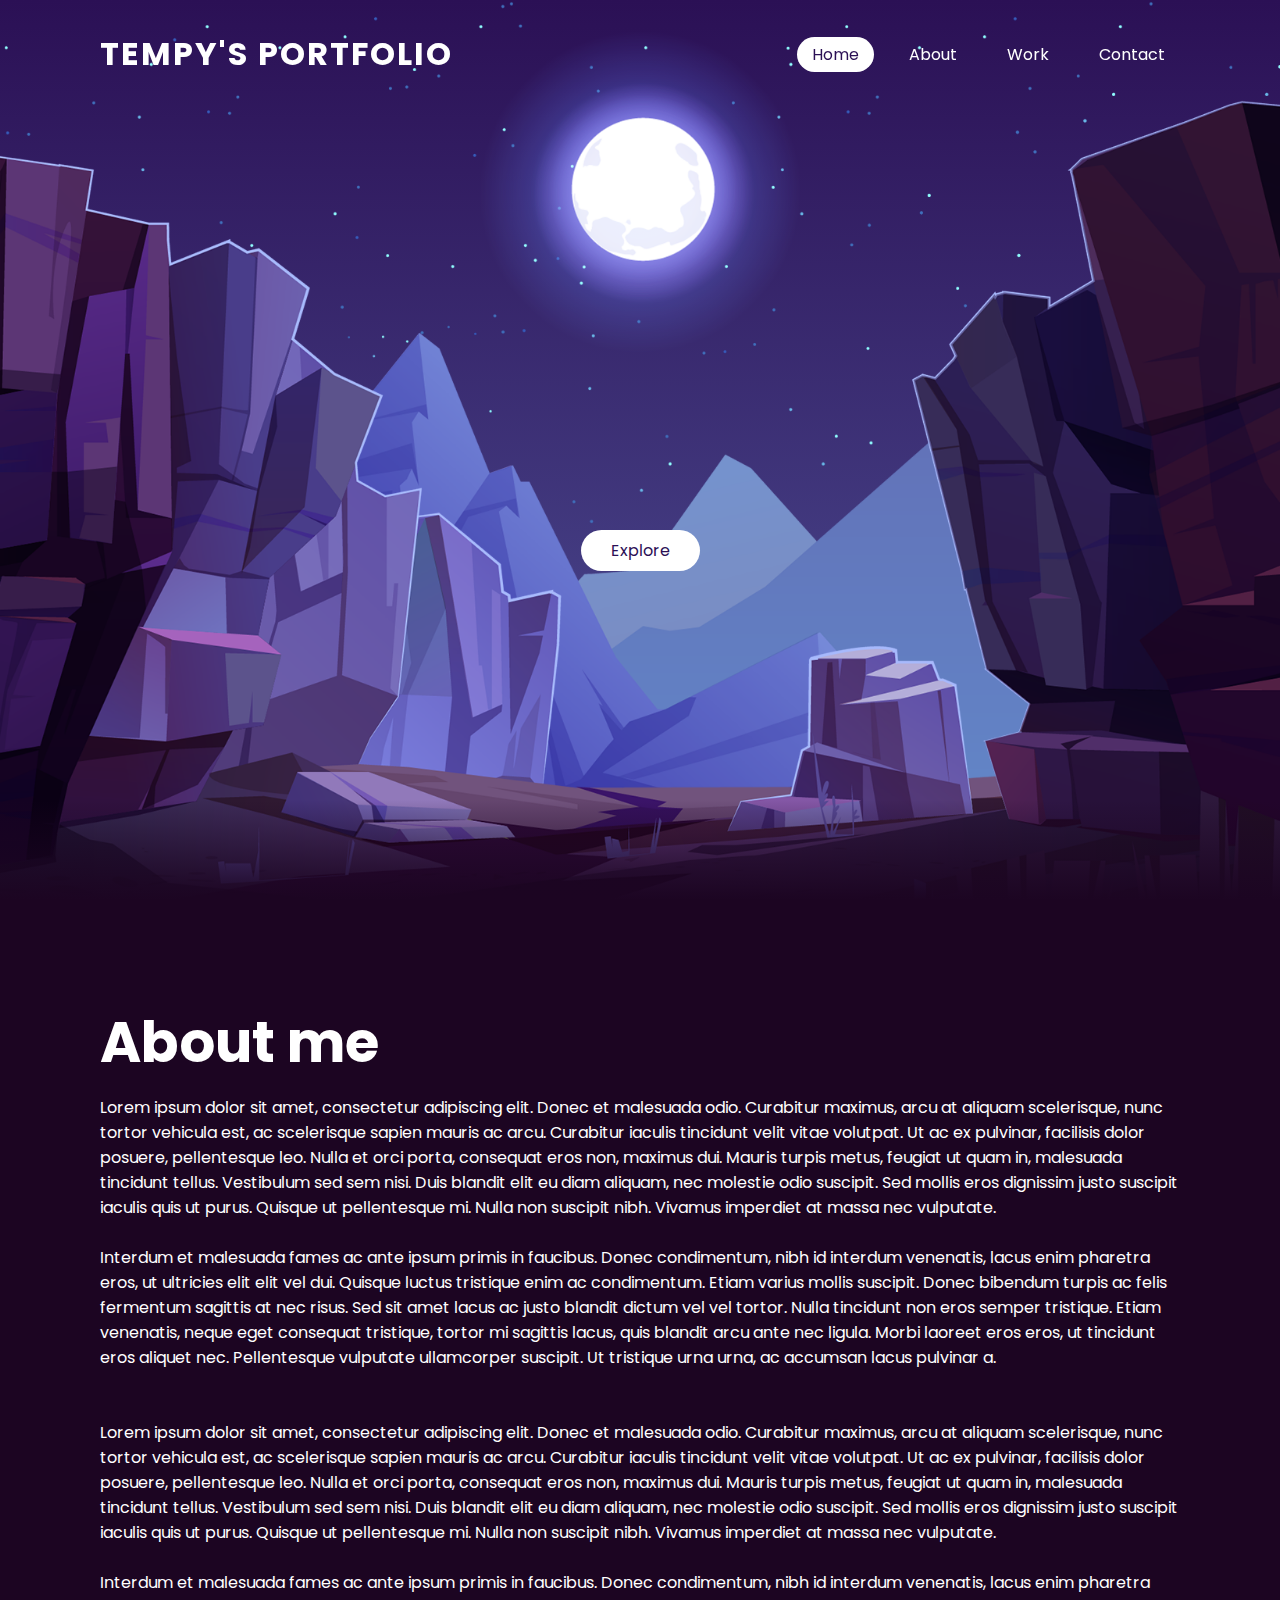
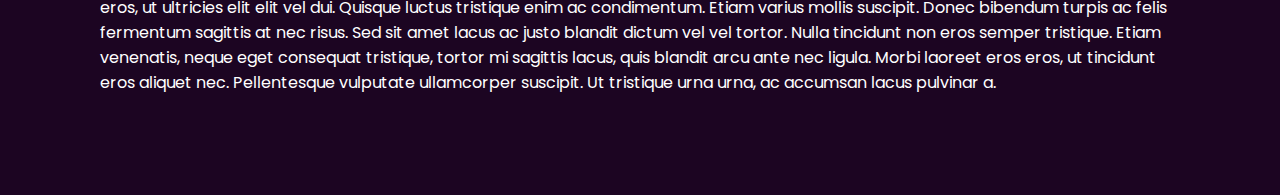
==== main/index.html @ 6b149eb7 "Formatting" ====
<!DOCTYPE html>
<html lang="en">
<head>
    <meta charset="UTF-8">
    <meta http-equiv="X-UA-Compatible" content="IE=edge">
    <meta name="viewport" content="width=device-width, initial-scale=1.0">
    <title>Parallax Website</title>

    <link rel="stylesheet" type="text/css" href="style.css">
</head>
<body>
    <header>
        <a href="#" class="logo">Tempy's Portfolio</a>
            <ul>
                <li><a href="#" class="active">Home</a></li>
                <li><a href="#">About</a></li>
                <li><a href="#">Work</a></li>
                <li><a href="#">Contact</a></li>
            </ul>
    </header>
    <section>
        <img src="imgs/stars.png" id="stars">
        <img src="imgs/moon.png" id="moon">
        <img src="imgs/mountains_behind.png" id="mountains_behind">
        <h2 id="text">Portfolio</h2>
        <a href="#sec" id="btn">Explore</a>
        <img src="imgs/mountains_front.png" id="mountains_front">
    </section>
    <div class="sec" id="sec">
        <h2>About me</h2>
        <p>Lorem ipsum dolor sit amet, consectetur adipiscing elit. Donec et malesuada odio. Curabitur maximus, arcu at aliquam scelerisque, nunc tortor vehicula est, ac scelerisque sapien mauris ac arcu. Curabitur iaculis tincidunt velit vitae volutpat. Ut ac ex pulvinar, facilisis dolor posuere, pellentesque leo. Nulla et orci porta, consequat eros non, maximus dui. Mauris turpis metus, feugiat ut quam in, malesuada tincidunt tellus. Vestibulum sed sem nisi. Duis blandit elit eu diam aliquam, nec molestie odio suscipit. Sed mollis eros dignissim justo suscipit iaculis quis ut purus. Quisque ut pellentesque mi. Nulla non suscipit nibh. Vivamus imperdiet at massa nec vulputate.<br><br> Interdum et malesuada fames ac ante ipsum primis in faucibus. Donec condimentum, nibh id interdum venenatis, lacus enim pharetra eros, ut ultricies elit elit vel dui. Quisque luctus tristique enim ac condimentum. Etiam varius mollis suscipit. Donec bibendum turpis ac felis fermentum sagittis at nec risus. Sed sit amet lacus ac justo blandit dictum vel vel tortor. Nulla tincidunt non eros semper tristique. Etiam venenatis, neque eget consequat tristique, tortor mi sagittis lacus, quis blandit arcu ante nec ligula. Morbi laoreet eros eros, ut tincidunt eros aliquet nec. Pellentesque vulputate ullamcorper suscipit. Ut tristique urna urna, ac accumsan lacus pulvinar a.</p>
        <br><br>
        <p>Lorem ipsum dolor sit amet, consectetur adipiscing elit. Donec et malesuada odio. Curabitur maximus, arcu at aliquam scelerisque, nunc tortor vehicula est, ac scelerisque sapien mauris ac arcu. Curabitur iaculis tincidunt velit vitae volutpat. Ut ac ex pulvinar, facilisis dolor posuere, pellentesque leo. Nulla et orci porta, consequat eros non, maximus dui. Mauris turpis metus, feugiat ut quam in, malesuada tincidunt tellus. Vestibulum sed sem nisi. Duis blandit elit eu diam aliquam, nec molestie odio suscipit. Sed mollis eros dignissim justo suscipit iaculis quis ut purus. Quisque ut pellentesque mi. Nulla non suscipit nibh. Vivamus imperdiet at massa nec vulputate.<br><br> Interdum et malesuada fames ac ante ipsum primis in faucibus. Donec condimentum, nibh id interdum venenatis, lacus enim pharetra eros, ut ultricies elit elit vel dui. Quisque luctus tristique enim ac condimentum. Etiam varius mollis suscipit. Donec bibendum turpis ac felis fermentum sagittis at nec risus. Sed sit amet lacus ac justo blandit dictum vel vel tortor. Nulla tincidunt non eros semper tristique. Etiam venenatis, neque eget consequat tristique, tortor mi sagittis lacus, quis blandit arcu ante nec ligula. Morbi laoreet eros eros, ut tincidunt eros aliquet nec. Pellentesque vulputate ullamcorper suscipit. Ut tristique urna urna, ac accumsan lacus pulvinar a.</p>
    </div>

    <script>
        let stars = document.getElementById('stars');
        let moon = document.getElementById('moon');
        let mountains_behind = document.getElementById('mountains_behind');
        let text = document.getElementById('text');
        let btn = document.getElementById('btn');
        let mountains_front = document.getElementById('mountains_front');
        let header = document.querySelector('header')

        window.addEventListener('scroll', function(){
            let value = window.scrollY

            stars.style.left = value * .25 + 'px';
            moon.style.top = value * 1.05 + 'px';
            mountains_behind.style.top = value * 0.5 + 'px';
            mountains_front.style.top = value * 0 + 'px';
            text.style.marginRight = value * 4 + 'px';
            text.style.marginTop = value * 1.5 + 'px';
            btn.style.marginTop = value * 1.5 + 'px';
            header.style.top = value * 0.5 + 'px';
        })
    </script>
</body>
</html>
---- main/style.css ----
@import url('https://fonts.googleapis.com/css?family=Poppins:300,400,500,600,700,800,900&display=swap');
*
{
    margin: 0;
    padding: 0;
    box-sizing: border-box;
    font-family: 'Poppins', sans-serif;
    scroll-behavior: smooth;
}
body
{
    min-height: 100vh;
    overflow-x: hidden;
    background: linear-gradient(#2b1055, #7597de);

}
header
{
    position: absolute;
    top: 0;
    left: 0;
    width: 100%;
    padding: 30px 100px;
    display: flex;
    justify-content: space-between;
    align-items: center;
    z-index: 10000;
}
header .logo
{
    color: #fff;
    font-weight: 700;
    text-decoration: none;
    font-size: 2em;
    text-transform: uppercase;
    letter-spacing: 2px;
}
header ul
{
   display: flex;
   justify-content: center; 
   align-items: center;
}

header ul li
{
    list-style: none;
    margin-left: 20px;
}

header ul li a
{
   text-decoration: none;
   padding: 6px 15px;
   color: #fff;
   border-radius: 20px;
}

header ul li a:hover,
header ul li a.active
{
    background: #fff;
    color: #2b1055;
}

section
{
    position: relative;
    width: 100%;
    height: 100vh;
    padding: 100px;
    display: flex;
    justify-content: center;
    align-items: center;
    overflow: hidden;
}

section::before
{
    content: '';
    position: absolute;
    bottom: 0;
    width: 100%;
    height: 100px;
    background: linear-gradient(to top, #1c0522, transparent);
    z-index: 1000;
}

section img
{
    position: absolute;
    top: 0;
    left: 0;
    width: 100%;
    height: 100%;
    object-fit: cover;
    pointer-events: none;
}

section img#moon
{
    mix-blend-mode: screen;
}
section img#mountains_front
{
z-index: 10;
}

#text
{
    position: absolute;
    right: -450px;
    color: #fff;
    white-space: nowrap;
    font-size: 6vw;
    z-index: 9;
}

#btn
{
    text-decoration: none;
    display: inline-block;
    padding: 8px 30px;
    border-radius: 40px;
    background-color: #fff;
    color: #2b1055;
    font: 1.5em;
    z-index: 9;
    transform: translateY(100px);
}

.sec
{
    position: relative;
    padding: 100px;
    background-color: #1c0522;
}

.sec h2
{
    font-size: 3.5em;
    margin-bottom: 10px;
    color: #fff;
}

.sec p
{
    font-size: 1em;
    color: #fff; 
}
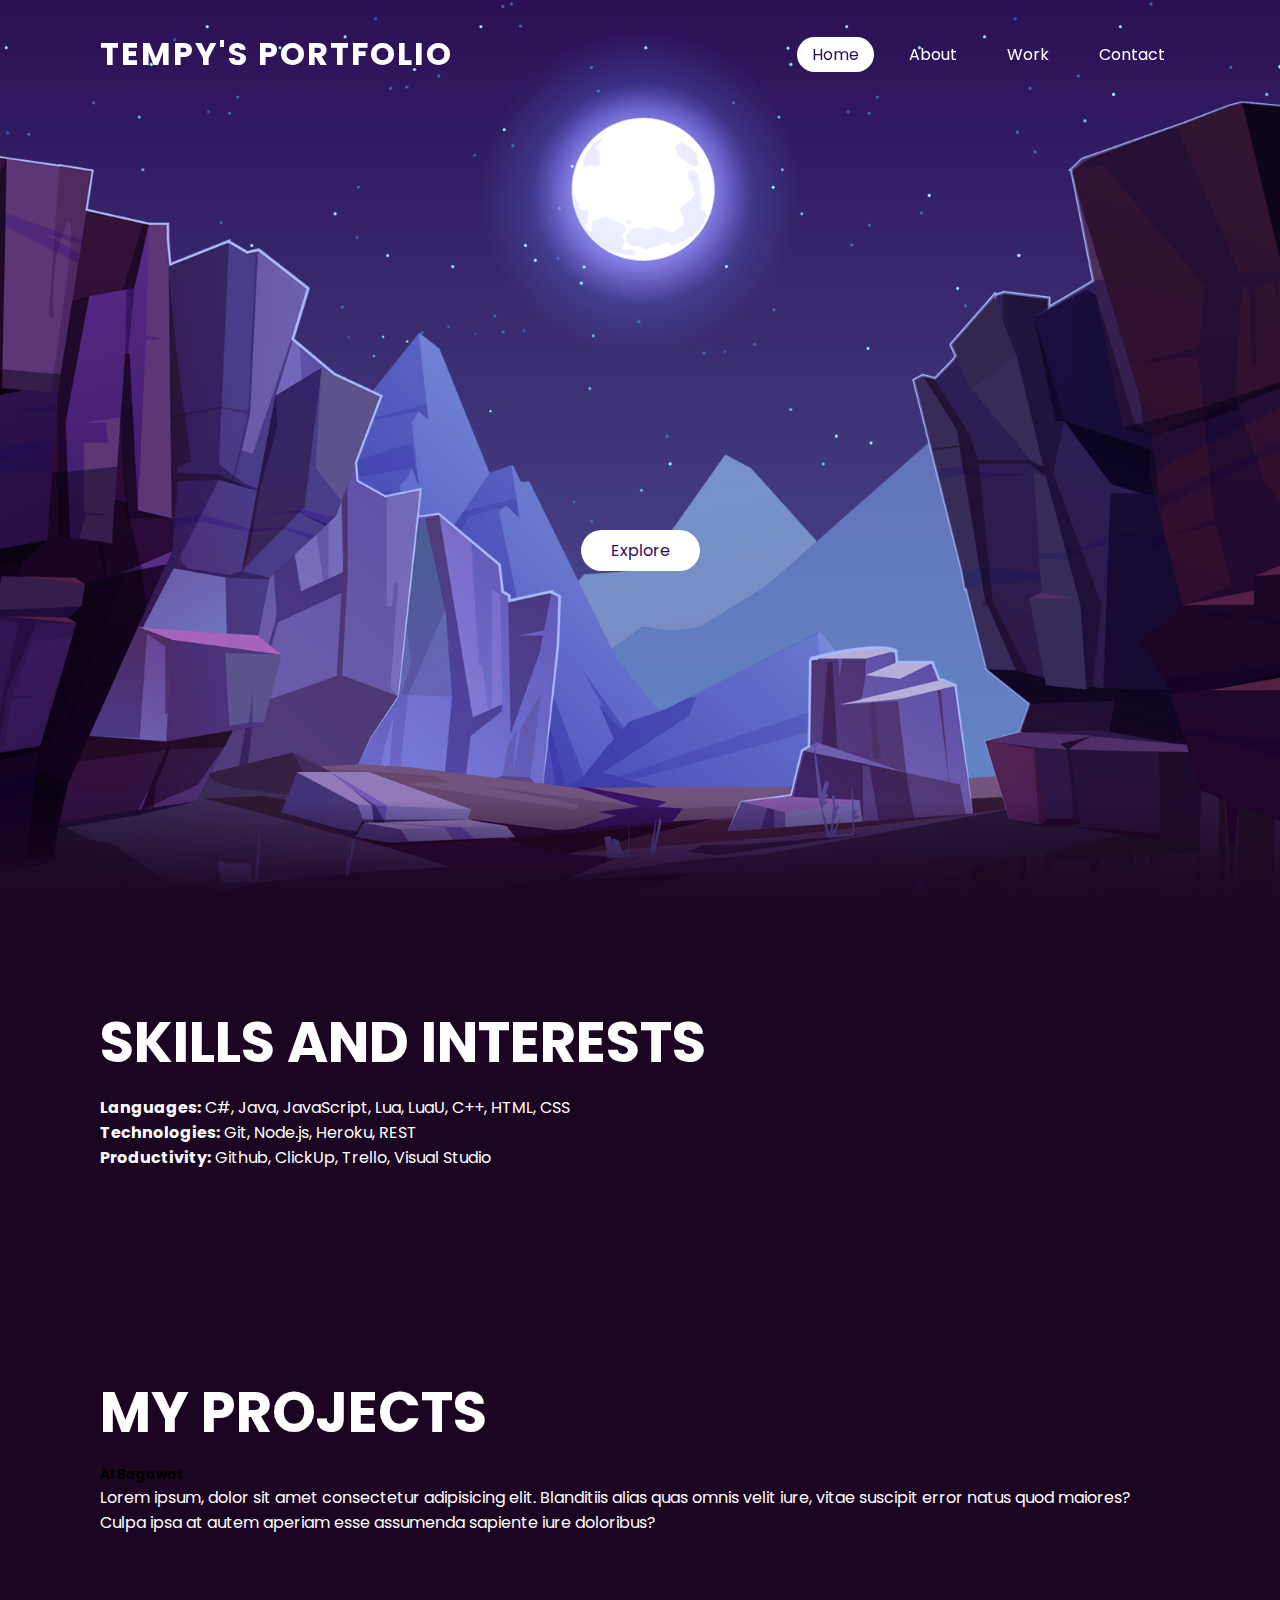
==== commit aa477b28: "Update" ====
--- a/main/index.html
+++ b/main/index.html
@@ -22,15 +22,24 @@
         <img src="imgs/stars.png" id="stars">
         <img src="imgs/moon.png" id="moon">
         <img src="imgs/mountains_behind.png" id="mountains_behind">
-        <h2 id="text">Portfolio</h2>
+        <h2 id="text">Tempy's Portfolio</h2>
         <a href="#sec" id="btn">Explore</a>
         <img src="imgs/mountains_front.png" id="mountains_front">
     </section>
     <div class="sec" id="sec">
-        <h2>About me</h2>
-        <p>Lorem ipsum dolor sit amet, consectetur adipiscing elit. Donec et malesuada odio. Curabitur maximus, arcu at aliquam scelerisque, nunc tortor vehicula est, ac scelerisque sapien mauris ac arcu. Curabitur iaculis tincidunt velit vitae volutpat. Ut ac ex pulvinar, facilisis dolor posuere, pellentesque leo. Nulla et orci porta, consequat eros non, maximus dui. Mauris turpis metus, feugiat ut quam in, malesuada tincidunt tellus. Vestibulum sed sem nisi. Duis blandit elit eu diam aliquam, nec molestie odio suscipit. Sed mollis eros dignissim justo suscipit iaculis quis ut purus. Quisque ut pellentesque mi. Nulla non suscipit nibh. Vivamus imperdiet at massa nec vulputate.<br><br> Interdum et malesuada fames ac ante ipsum primis in faucibus. Donec condimentum, nibh id interdum venenatis, lacus enim pharetra eros, ut ultricies elit elit vel dui. Quisque luctus tristique enim ac condimentum. Etiam varius mollis suscipit. Donec bibendum turpis ac felis fermentum sagittis at nec risus. Sed sit amet lacus ac justo blandit dictum vel vel tortor. Nulla tincidunt non eros semper tristique. Etiam venenatis, neque eget consequat tristique, tortor mi sagittis lacus, quis blandit arcu ante nec ligula. Morbi laoreet eros eros, ut tincidunt eros aliquet nec. Pellentesque vulputate ullamcorper suscipit. Ut tristique urna urna, ac accumsan lacus pulvinar a.</p>
-        <br><br>
-        <p>Lorem ipsum dolor sit amet, consectetur adipiscing elit. Donec et malesuada odio. Curabitur maximus, arcu at aliquam scelerisque, nunc tortor vehicula est, ac scelerisque sapien mauris ac arcu. Curabitur iaculis tincidunt velit vitae volutpat. Ut ac ex pulvinar, facilisis dolor posuere, pellentesque leo. Nulla et orci porta, consequat eros non, maximus dui. Mauris turpis metus, feugiat ut quam in, malesuada tincidunt tellus. Vestibulum sed sem nisi. Duis blandit elit eu diam aliquam, nec molestie odio suscipit. Sed mollis eros dignissim justo suscipit iaculis quis ut purus. Quisque ut pellentesque mi. Nulla non suscipit nibh. Vivamus imperdiet at massa nec vulputate.<br><br> Interdum et malesuada fames ac ante ipsum primis in faucibus. Donec condimentum, nibh id interdum venenatis, lacus enim pharetra eros, ut ultricies elit elit vel dui. Quisque luctus tristique enim ac condimentum. Etiam varius mollis suscipit. Donec bibendum turpis ac felis fermentum sagittis at nec risus. Sed sit amet lacus ac justo blandit dictum vel vel tortor. Nulla tincidunt non eros semper tristique. Etiam venenatis, neque eget consequat tristique, tortor mi sagittis lacus, quis blandit arcu ante nec ligula. Morbi laoreet eros eros, ut tincidunt eros aliquet nec. Pellentesque vulputate ullamcorper suscipit. Ut tristique urna urna, ac accumsan lacus pulvinar a.</p>
+        <h2>SKILLS AND INTERESTS</h2>
+        <p><b>Languages:</b> C#, Java, JavaScript, Lua, LuaU, C++, HTML, CSS</p>
+        <p><b>Technologies:</b> Git, Node.js, Heroku, REST</p>
+        <p><b>Productivity:</b> Github, ClickUp, Trello, Visual Studio</p>
+    </div>
+    <div class="sec" id="sec">
+        <h2>MY PROJECTS</h2>
+        <div class="col">
+            <div class="card card1">
+                <h5>AI Bagawat</h5>
+                <p>Lorem ipsum, dolor sit amet consectetur adipisicing elit. Blanditiis alias quas omnis velit iure, vitae suscipit error natus quod maiores? Culpa ipsa at autem aperiam esse assumenda sapiente iure doloribus?</p>
+            </div>
+        </div>
     </div>
 
     <script>
@@ -49,7 +58,7 @@
             moon.style.top = value * 1.05 + 'px';
             mountains_behind.style.top = value * 0.5 + 'px';
             mountains_front.style.top = value * 0 + 'px';
-            text.style.marginRight = value * 4 + 'px';
+            text.style.marginRight = value * 3 + 'px';
             text.style.marginTop = value * 1.5 + 'px';
             btn.style.marginTop = value * 1.5 + 'px';
             header.style.top = value * 0.5 + 'px';
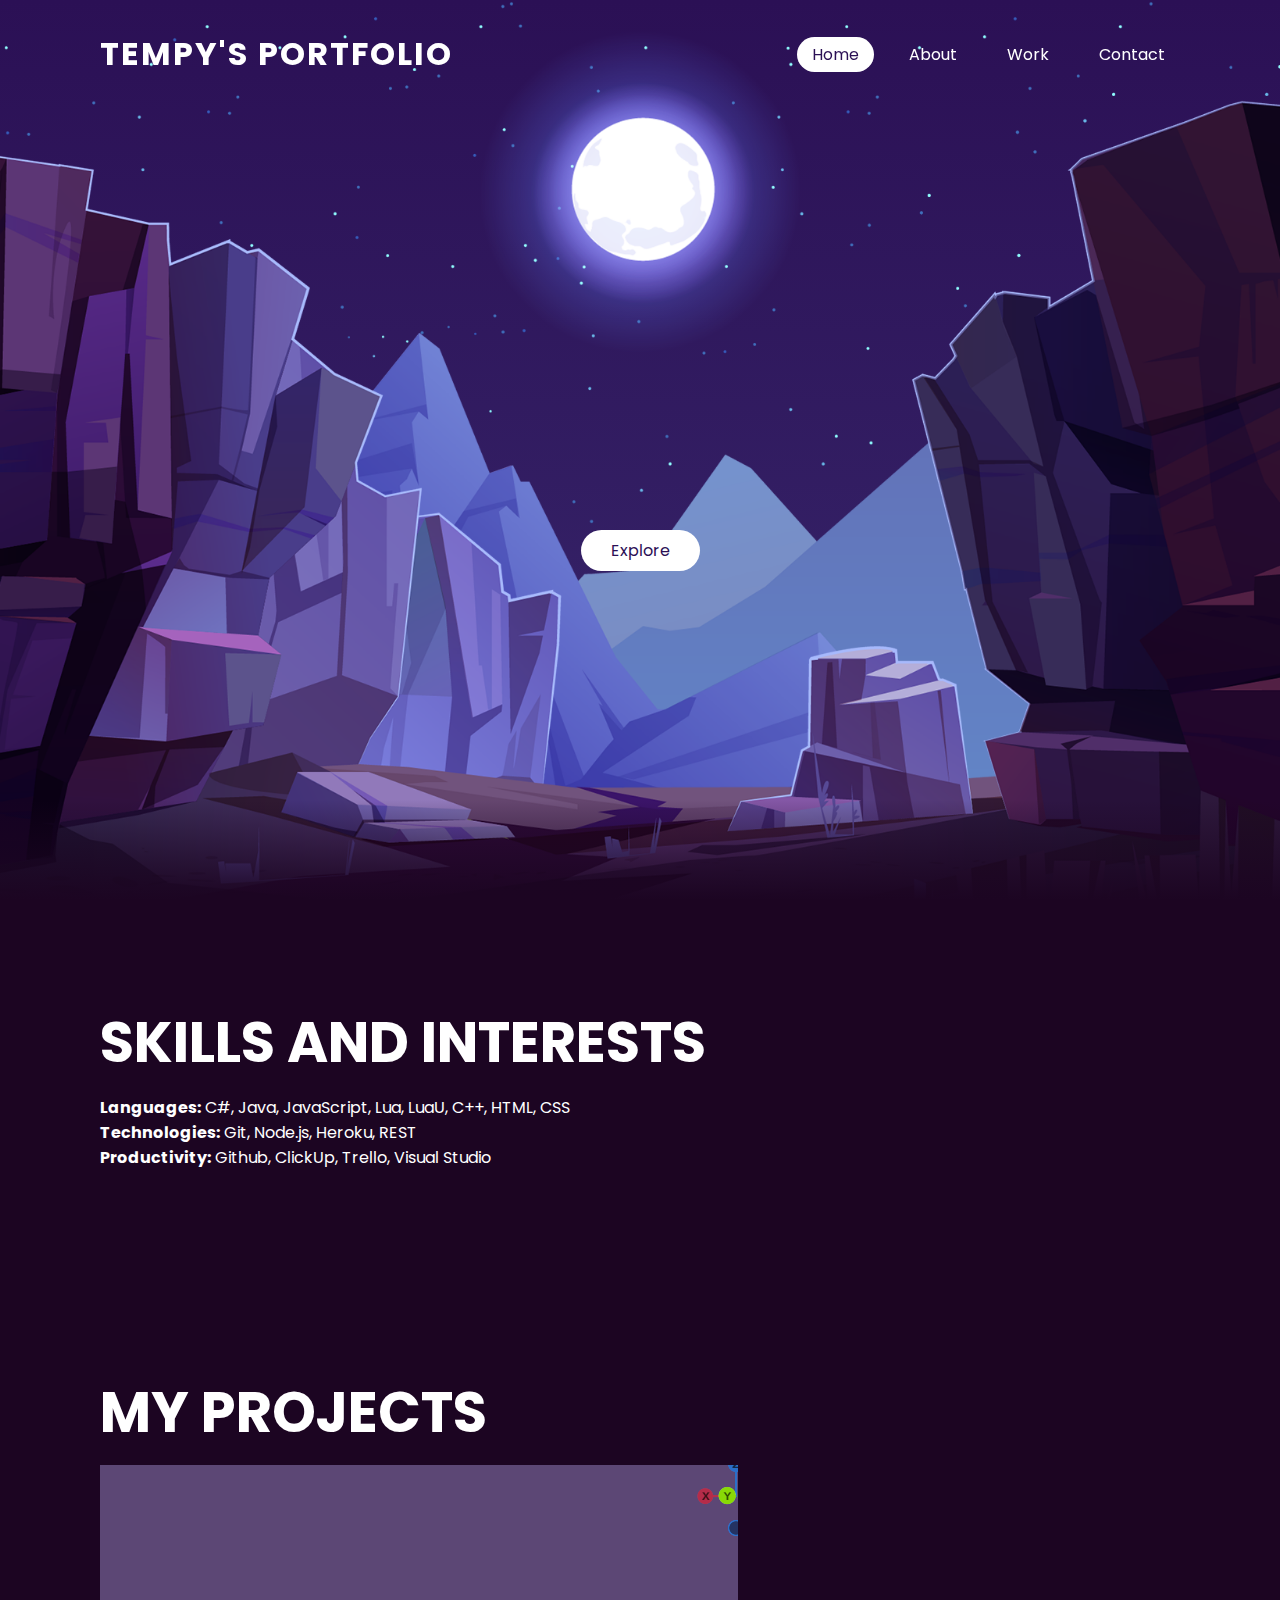
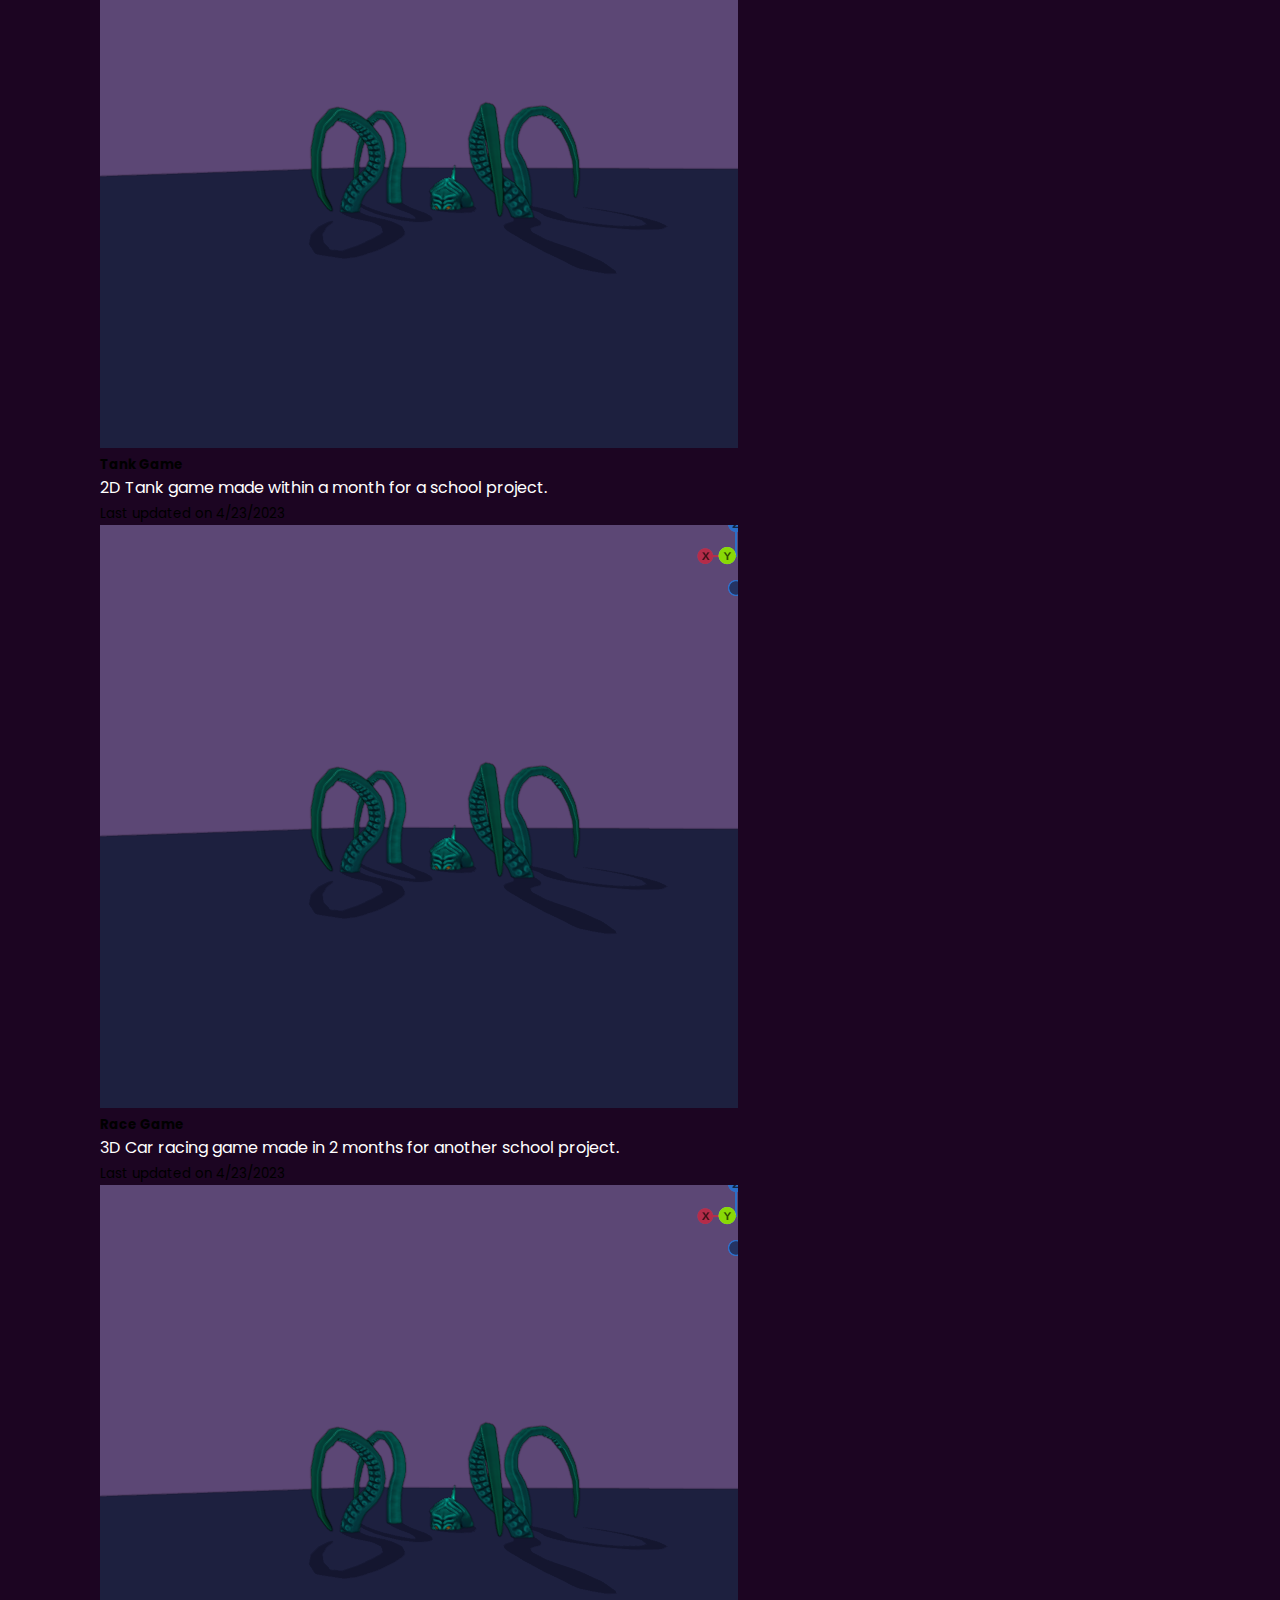
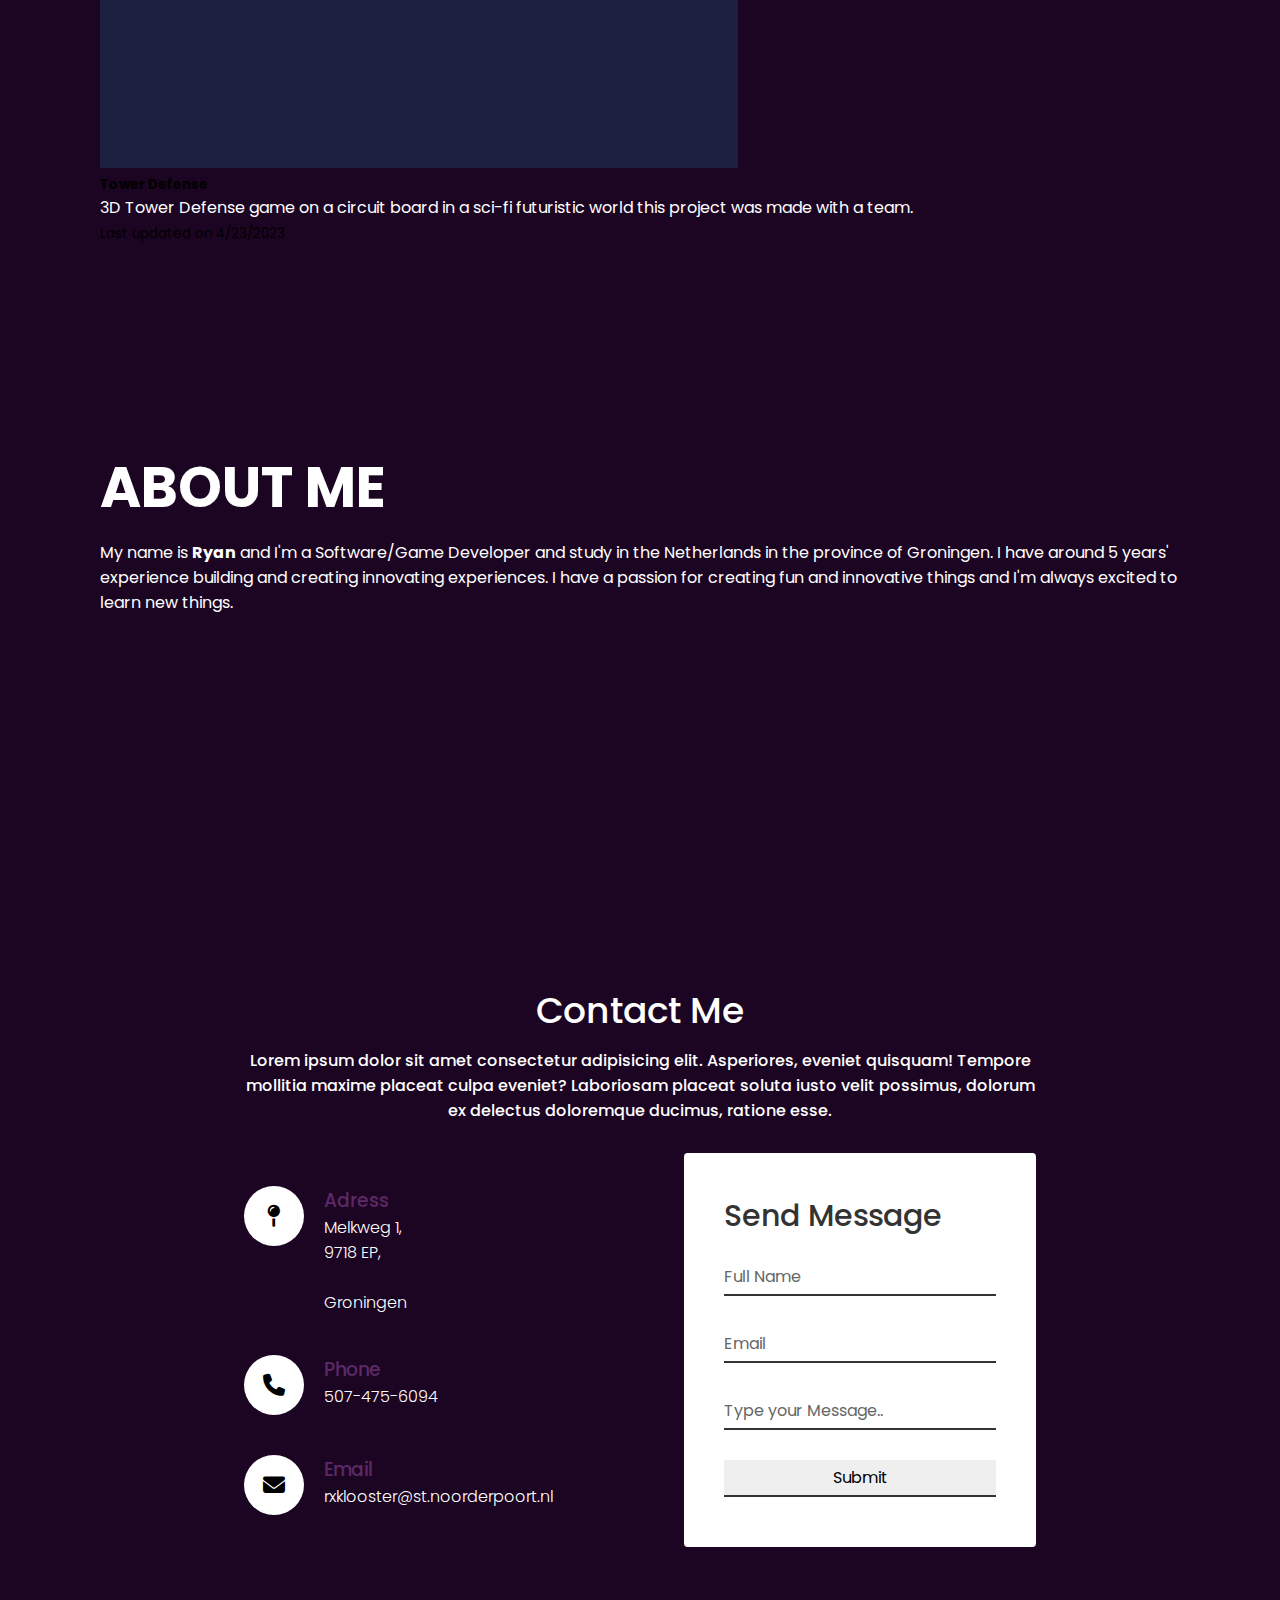
==== commit 556be61f: "Final Landing Page Commit" ====
--- a/main/index.html
+++ b/main/index.html
@@ -7,6 +7,8 @@
     <title>Parallax Website</title>
 
     <link rel="stylesheet" type="text/css" href="style.css">
+    <link href="https://cdn.jsdelivr.net/npm/bootstrap@5.0.2/dist/css/bootstrap.min.css" rel="stylesheet" integrity="sha384-EVSTQN3/azprG1Anm3QDgpJLIm9Nao0Yz1ztcQTwFspd3yD65VohhpuuCOmLASjC" crossorigin="anonymous">
+    <link rel="stylesheet" href="https://cdnjs.cloudflare.com/ajax/libs/font-awesome/6.2.0/css/all.min.css">
 </head>
 <body>
     <header>
@@ -34,12 +36,103 @@
     </div>
     <div class="sec" id="sec">
         <h2>MY PROJECTS</h2>
-        <div class="col">
-            <div class="card card1">
-                <h5>AI Bagawat</h5>
-                <p>Lorem ipsum, dolor sit amet consectetur adipisicing elit. Blanditiis alias quas omnis velit iure, vitae suscipit error natus quod maiores? Culpa ipsa at autem aperiam esse assumenda sapiente iure doloribus?</p>
+
+          <div class="row row-cols-1 row-cols-md-3 g-4">
+            <div class="col">
+              <div class="card text-white bg-dark card h-100">
+                <img src="imgs/GameImage.png" class="card-img-top" alt="...">
+                <div class="card-body">
+                  <h5 class="card-title">Tank Game</h5>
+                  <p class="card-text">2D Tank game made within a month for a school project.</p>
+                </div>
+                <div class="card-footer">
+                  <small class="text-muted">Last updated on 4/23/2023</small>
+                </div>
+              </div>
             </div>
-        </div>
+            <div class="col">
+              <div class="card text-white bg-dark card h-100">
+                <img src="imgs/GameImage.png" class="card-img-top" alt="...">
+                <div class="card-body">
+                  <h5 class="card-title">Race Game</h5>
+                  <p class="card-text">3D Car racing game made in 2 months for another school project.</p>
+                </div>
+                <div class="card-footer">
+                  <small class="text-muted">Last updated on 4/23/2023</small>
+                </div>
+              </div>
+            </div>
+            <div class="col">
+              <div class="card text-white bg-dark card h-100">
+                <img src="imgs/GameImage.png" class="card-img-top" alt="...">
+                <div class="card-body">
+                  <h5 class="card-title">Tower Defense</h5>
+                  <p class="card-text">3D Tower Defense game on a circuit board in a sci-fi futuristic world this project was made with a team.</p>
+                </div>
+                <div class="card-footer">
+                  <small class="text-muted">Last updated on 4/23/2023</small>
+                </div>
+              </div>
+            </div>
+          </div>
+    </div>
+    <div class="sec" id="sec">
+        <h2>ABOUT ME</h2>
+        <p>My name is <b>Ryan</b> and I'm a Software/Game Developer and study in the Netherlands in the province of Groningen. I have around 5 years' experience building and creating innovating experiences. I have a passion for creating fun and innovative things and I'm always excited to learn new things. </p>
+    </div>
+    <div class="sec" id="sec">
+        <section class="contact">
+            <div class="content">
+                <h2>Contact Me</h2>
+                <p>Lorem ipsum dolor sit amet consectetur adipisicing elit. Asperiores, eveniet quisquam!
+                Tempore mollitia maxime placeat culpa eveniet? Laboriosam placeat soluta iusto velit possimus, dolorum ex delectus doloremque ducimus, ratione esse.</p>
+            </div>
+            <div class="container">
+                <div class="contactInfo">
+                    <div class="box">
+                        <div class="icon"><i class="fa-solid fa-map-pin fa-beat"></i></div>
+                        <div class="text">
+                            <h3>Adress</h3>
+                            <p>Melkweg 1,<br>9718 EP,</br><br>Groningen</br></p>
+                        </div>
+                    </div>
+                    <div class="box">
+                        <div class="icon"><i class="fa-solid fa-phone fa-shake"></i></div>
+                        <div class="text">
+                            <h3>Phone</h3>
+                            <p>507-475-6094</p>
+                        </div>
+                    </div>
+                    <div class="box">
+                        <div class="icon"><i class="fa-solid fa-envelope fa-bounce"></i></div>
+                        <div class="text">
+                            <h3>Email</h3>
+                            <p>rxklooster@st.noorderpoort.nl</p>
+                        </div>
+                    </div>
+                </div>
+                <div class="contactForm">
+                    <form>
+                        <h2>Send Message</h2>
+                        <div class="inputBox">
+                            <input type="text" name="" required="required">
+                            <span>Full Name</span>
+                        </div>
+                        <div class="inputBox">
+                            <input type="text" name="" required="required">
+                            <span>Email</span>
+                        </div>
+                        <div class="inputBox">
+                            <input type="text" name="" required="required">
+                            <span>Type your Message..</span>
+                        </div>
+                        <div class="inputBox">
+                            <input type="submit" name="" required="Send">
+                        </div>
+                    </form>
+                </div>
+            </div>
+        </section>
     </div>
 
     <script>
--- a/main/style.css
+++ b/main/style.css
@@ -147,4 +147,165 @@
 {
     font-size: 1em;
     color: #fff; 
+}
+
+*
+{
+    margin: 0;
+    padding: 0;
+    box-sizing: border-box;
+}
+.contact
+{
+    position: relative;
+    min-height: 100vh;
+    padding: 50px 100px;
+    display: flex;
+    justify-content: center;
+    align-items: center;
+    flex-direction: column;
+}
+.contact .content
+{
+    max-width: 800px;
+    text-align: center;
+}
+.contact .content h2
+{
+   font-size: 36px;
+   font-weight: 500;
+   color: #fff; 
+}
+.contact .content p
+{
+   font-weight: 500;
+   color: #fff; 
+}
+.container
+{
+    width: 100%;
+    display: flex;
+    justify-content: center;
+    align-items: center;
+    margin-top: 30px;
+}
+.container .contactInfo
+{
+    width: 50%;
+    display: flex;
+    flex-direction: column;
+}
+.container .contactInfo .box
+{
+    position: relative;
+    padding: 20px 0;
+    display: flex;
+}
+.container .contactInfo .box .icon
+{
+    min-width: 60px;
+    height: 60px;
+    background-color: #fff;
+    display: flex;
+    justify-content: center;
+    align-items: center;
+    border-radius: 50%;
+    font-size: 22px;
+}
+.container .contactInfo .box .text
+{
+    display: flex;
+    margin-left: 20px;
+    font-size: 16px;
+    color: #fff;
+    flex-direction: column;
+    font-weight: 300;
+}
+.container .contactInfo .box .text h3
+{
+    font-weight: 500;
+    color: #5d2969;
+}
+.contactForm
+{
+   width: 40%;
+   padding: 40px;
+   background-color: #fff; 
+   border-radius: 1%;
+}
+.contactForm h2
+{
+    font-size: 30px;
+    color: #333;
+    font-weight: 500;
+}
+.contactForm .inputBox
+{
+    position: relative;
+    width: 100%;
+    margin-top: 10px;
+}
+.contactForm .inputBox input,
+.contactForm .inputBox textarea
+{
+    width: 100%;
+    padding: 5px 0;
+    font-size: 16px;
+    margin:  10px 0;
+    border: none;
+    border-bottom: 2px solid #333;
+    outline: none;
+    resize: none;
+}
+.contactForm .inputBox span
+{
+    position: absolute;
+    left: 0;
+    padding: 5px 0;
+    font-size: 16px;
+    margin:  10px 0;  
+    pointer-events: none;
+    transition: 0.5s;
+    color: #666
+}
+.contactForm .inputBox input:focus ~ span,
+.contactForm .inputBox input:valid ~ span,
+.contactForm .inputBox textarea:focus ~ span,
+.contactForm .inputBox textarea:valid ~ span
+{
+    color: #e91e63;
+    font-size: 12px;
+    transform: translateY(-20px);
+}
+.contactForm .inputBox input input[type="submit"]
+{
+  width: 100px;
+  background: #5d2969;  
+  color: #fff;
+  border: none;
+  cursor: pointer;
+  padding: 10px;
+  font-size: 18px;
+}
+
+@media (max-width: 991px)
+{
+    .contact
+    {
+        padding: 50px
+    }
+    .container
+    {
+        flex-direction: column;
+    }
+    .container .contactInfo
+    {
+        margin-bottom: 40px;
+    }
+
+    .container .contactInfo,
+    .contactForm
+    {
+        width: 100%
+    }
 }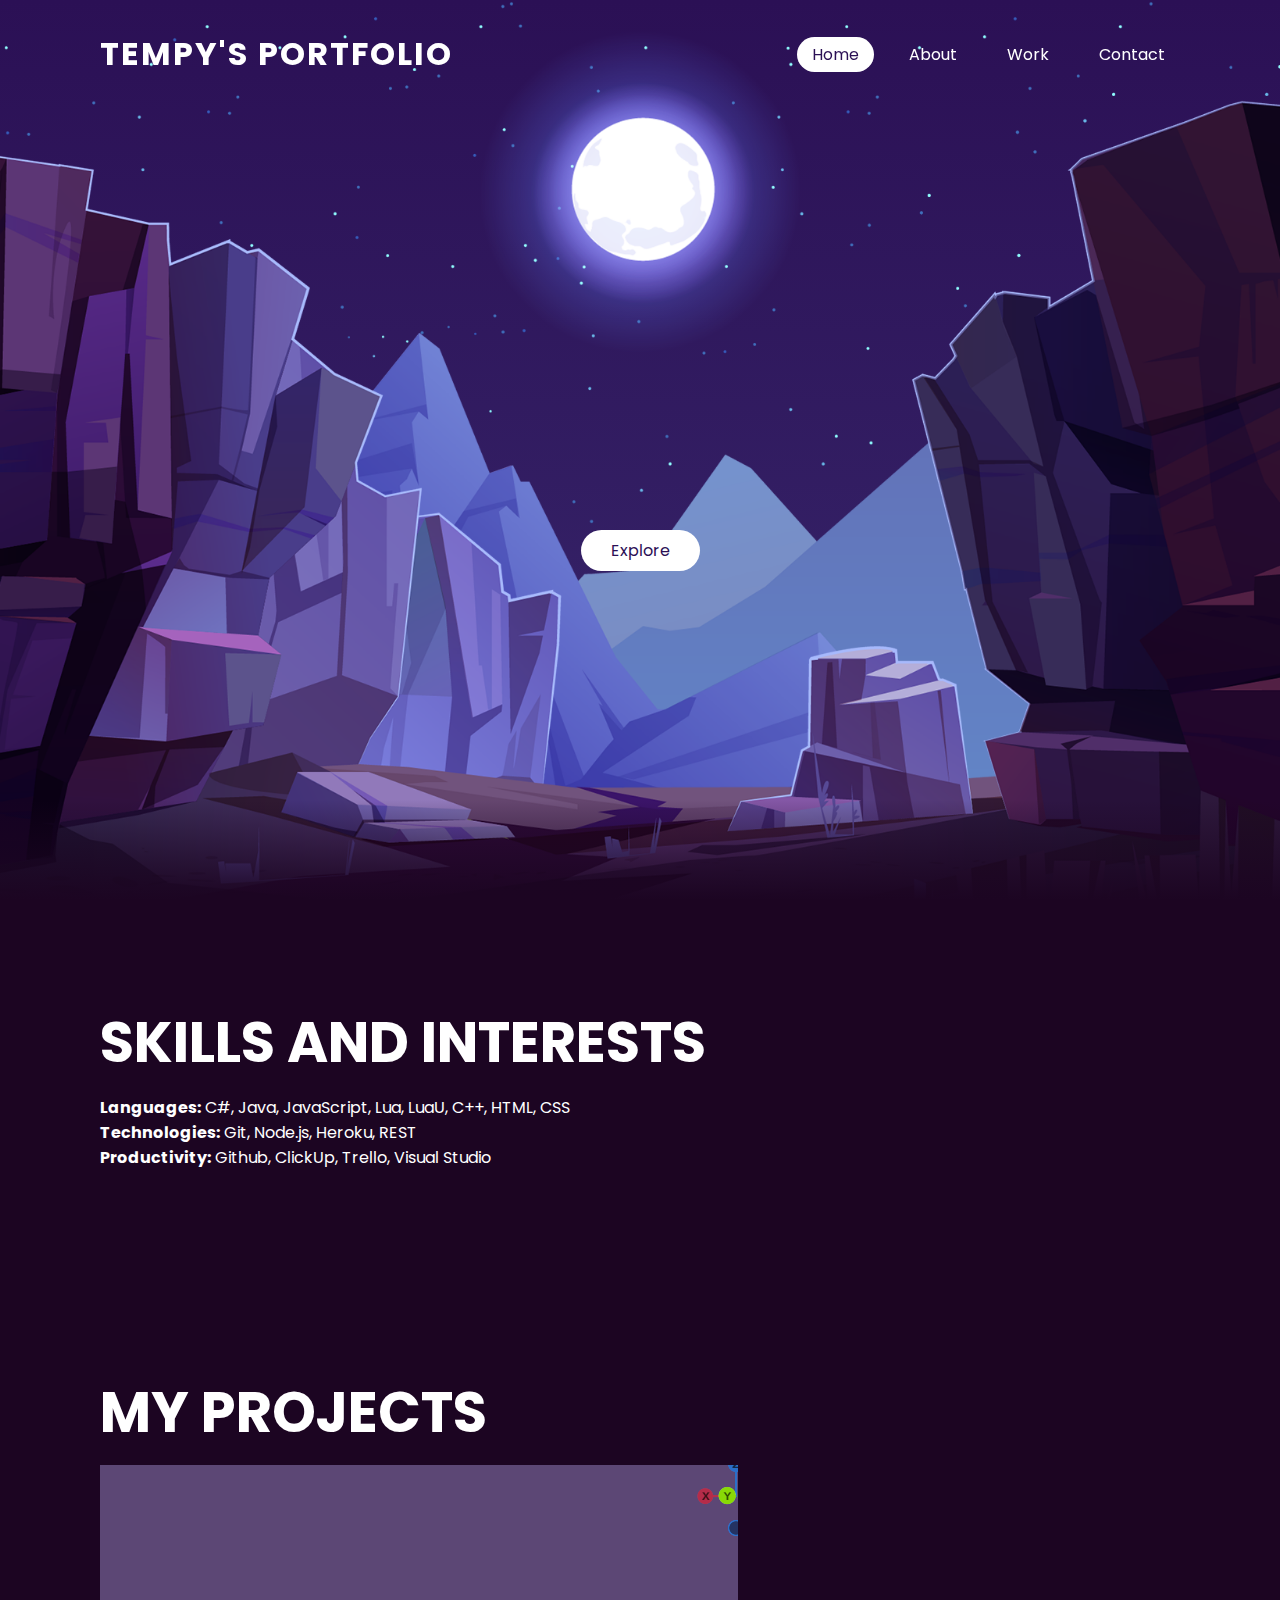
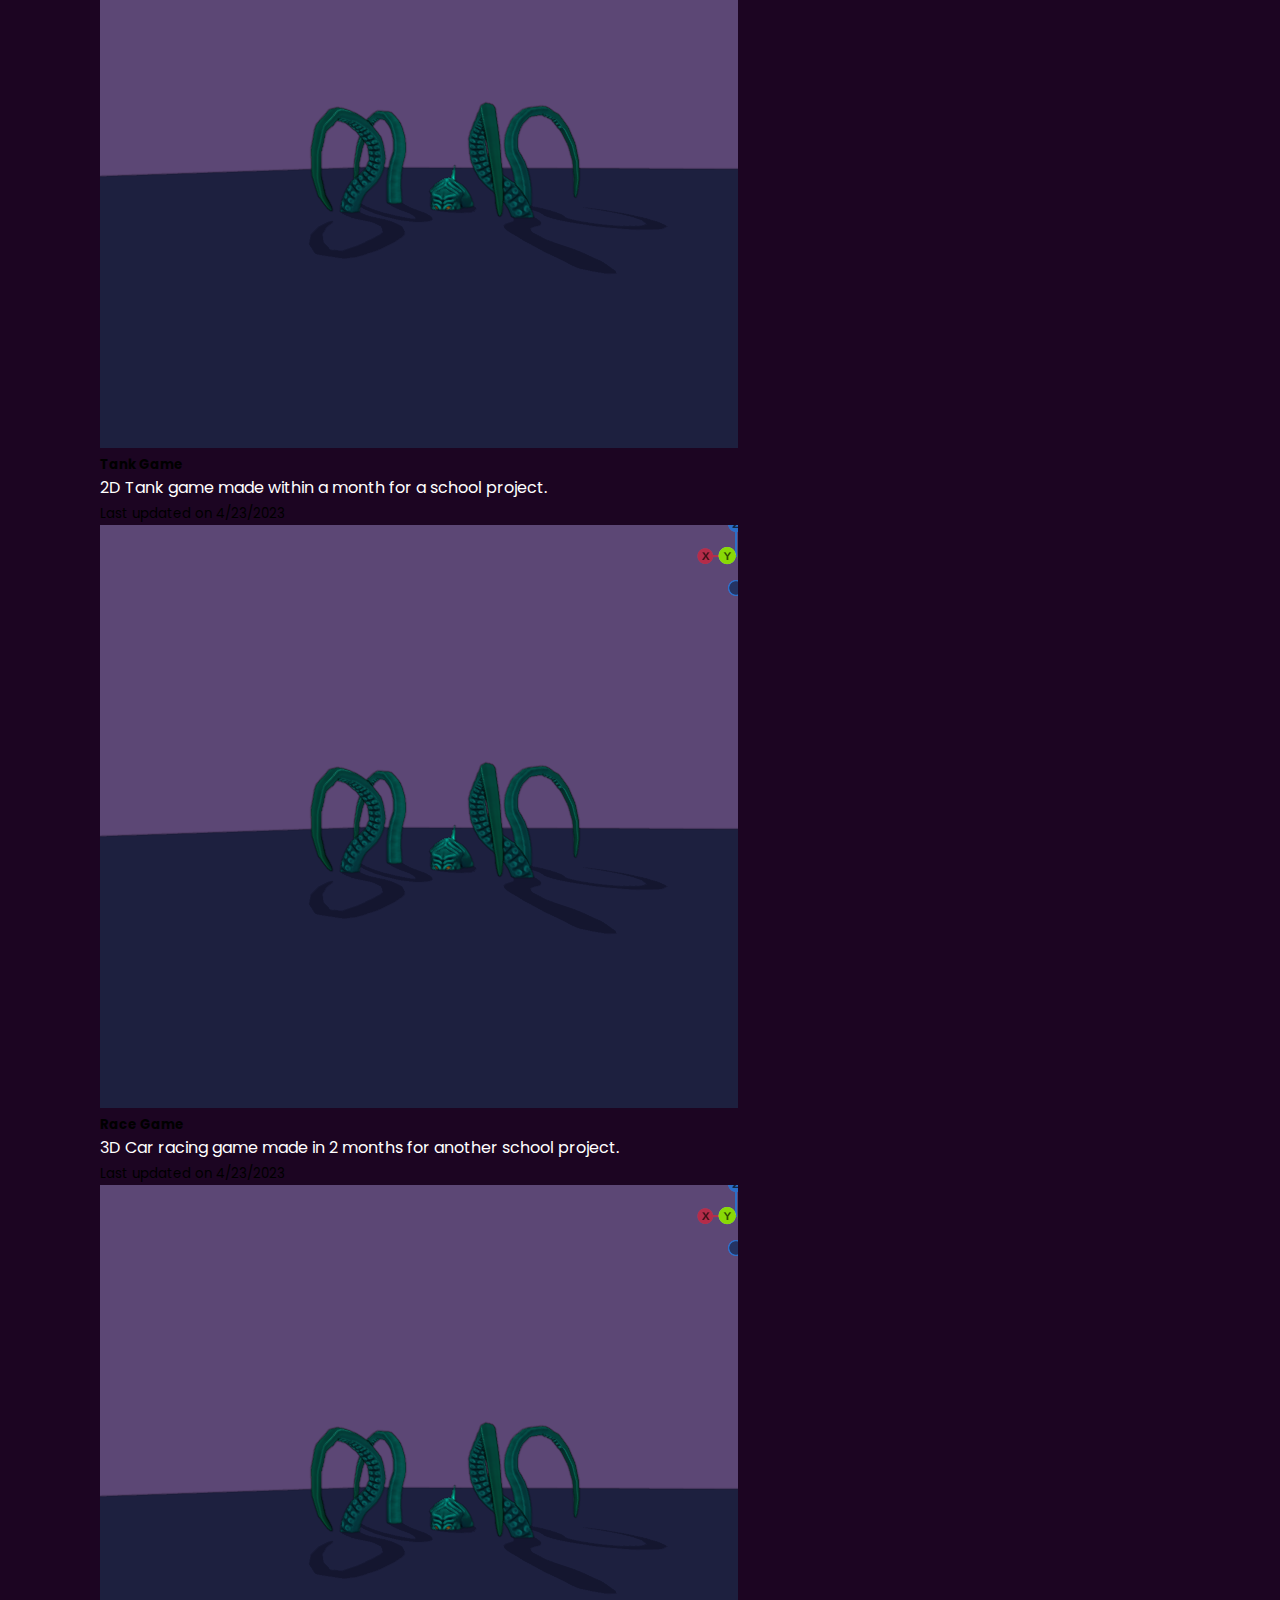
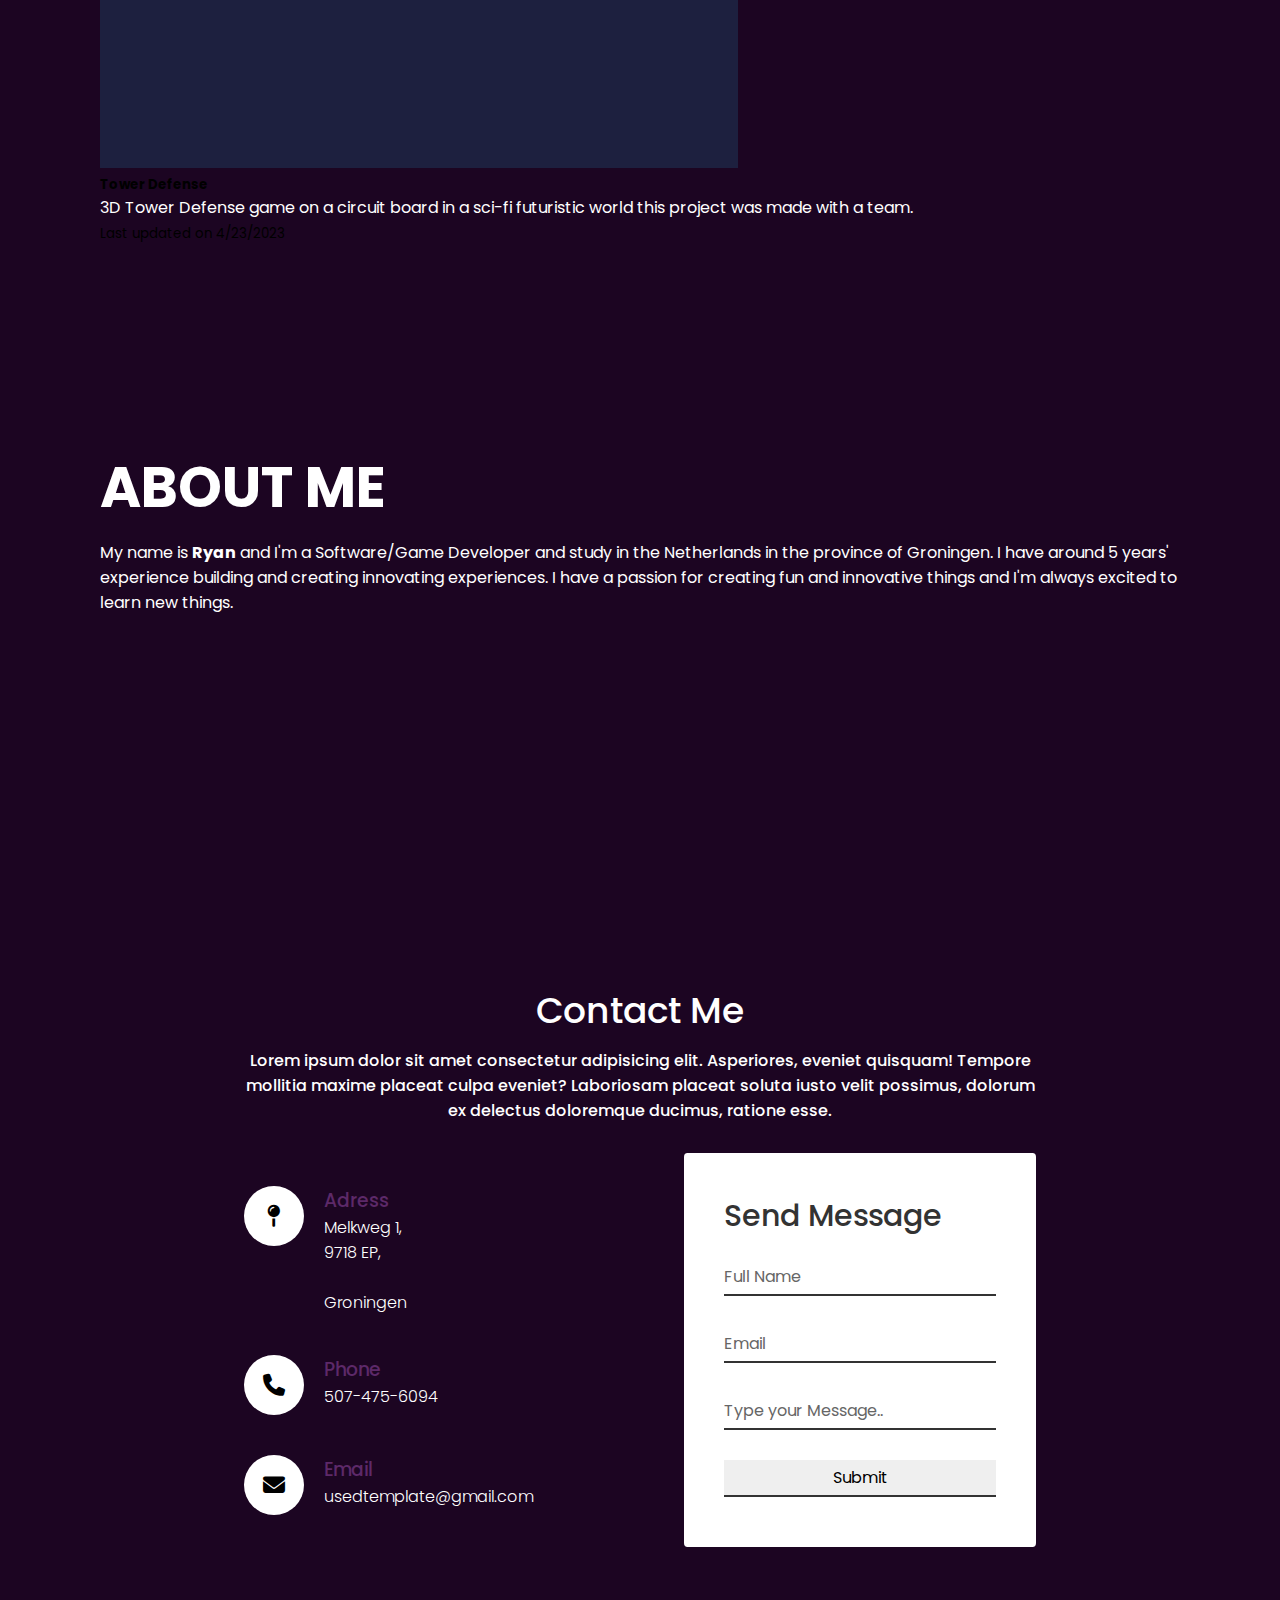
==== commit 1c4401fb: "Updated index.html" ====
--- a/main/index.html
+++ b/main/index.html
@@ -107,7 +107,7 @@
                         <div class="icon"><i class="fa-solid fa-envelope fa-bounce"></i></div>
                         <div class="text">
                             <h3>Email</h3>
-                            <p>rxklooster@st.noorderpoort.nl</p>
+                            <p>usedtemplate@gmail.com</p>
                         </div>
                     </div>
                 </div>
